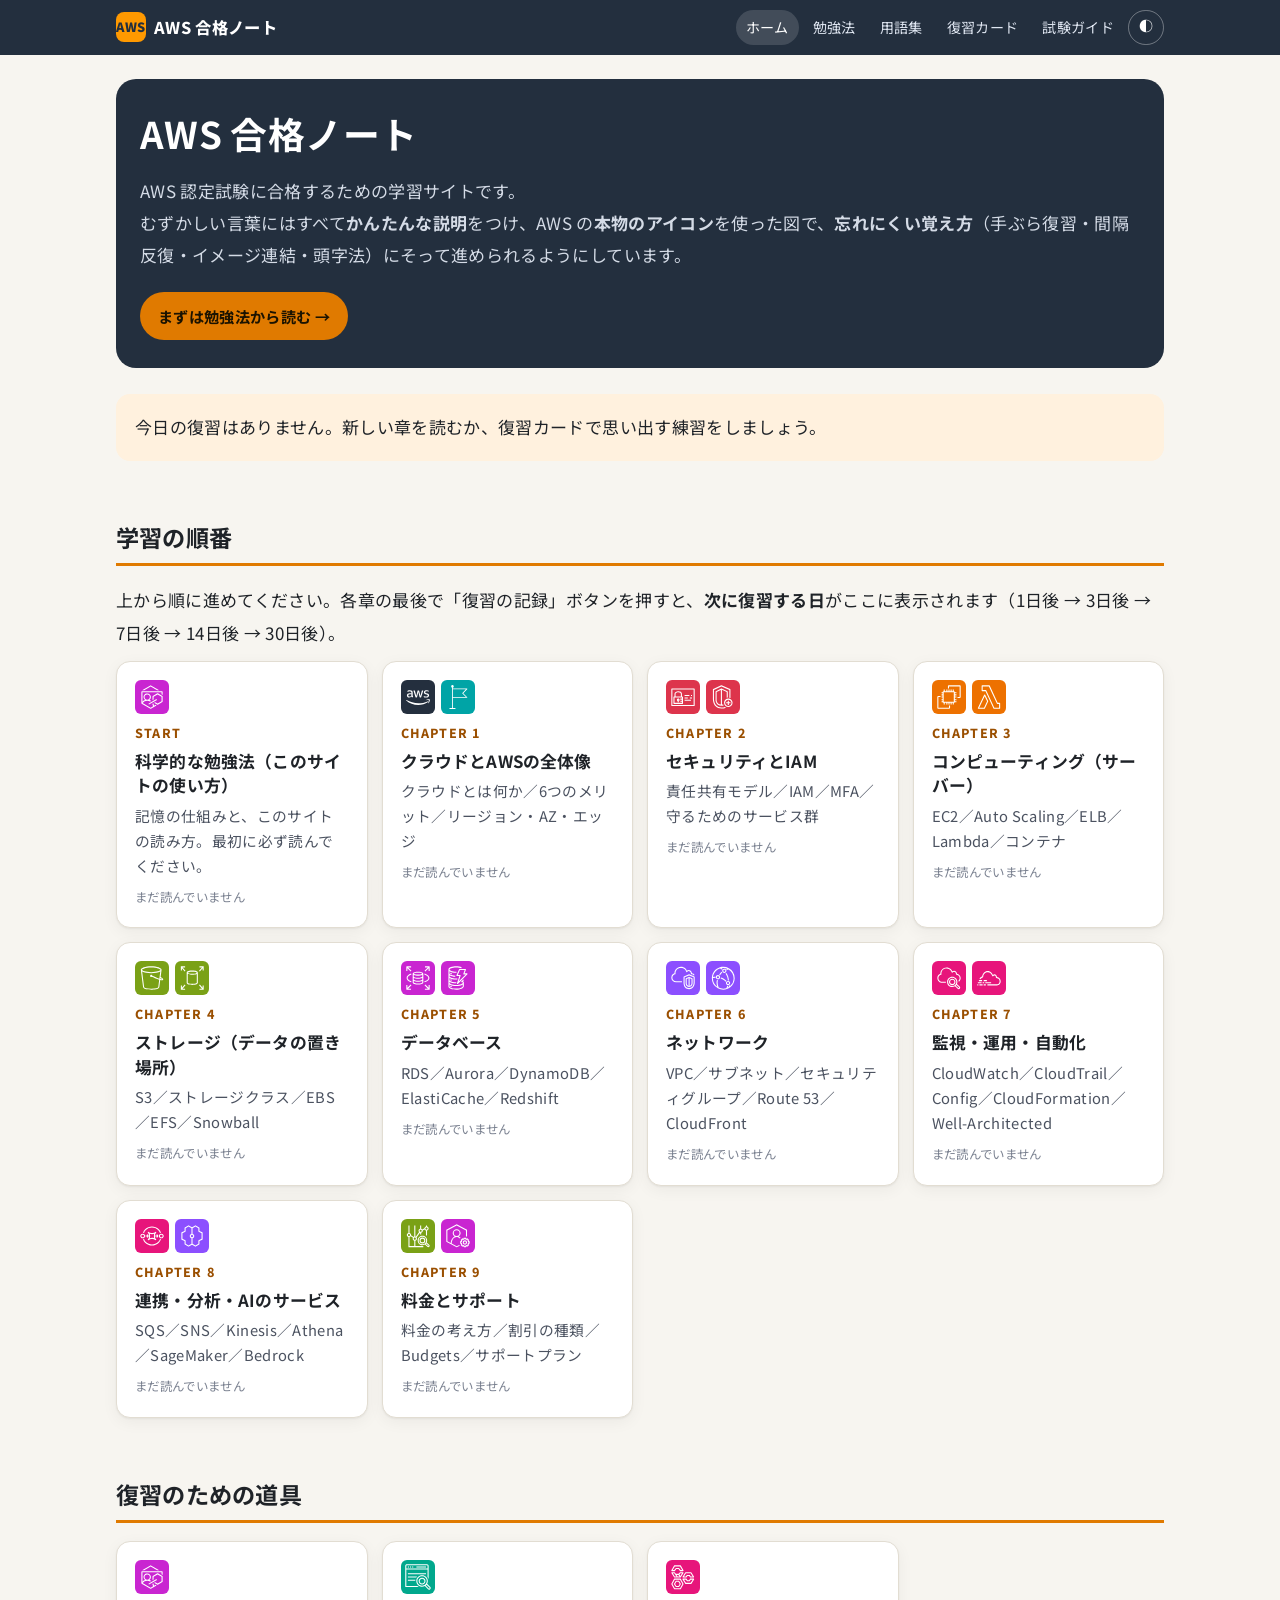
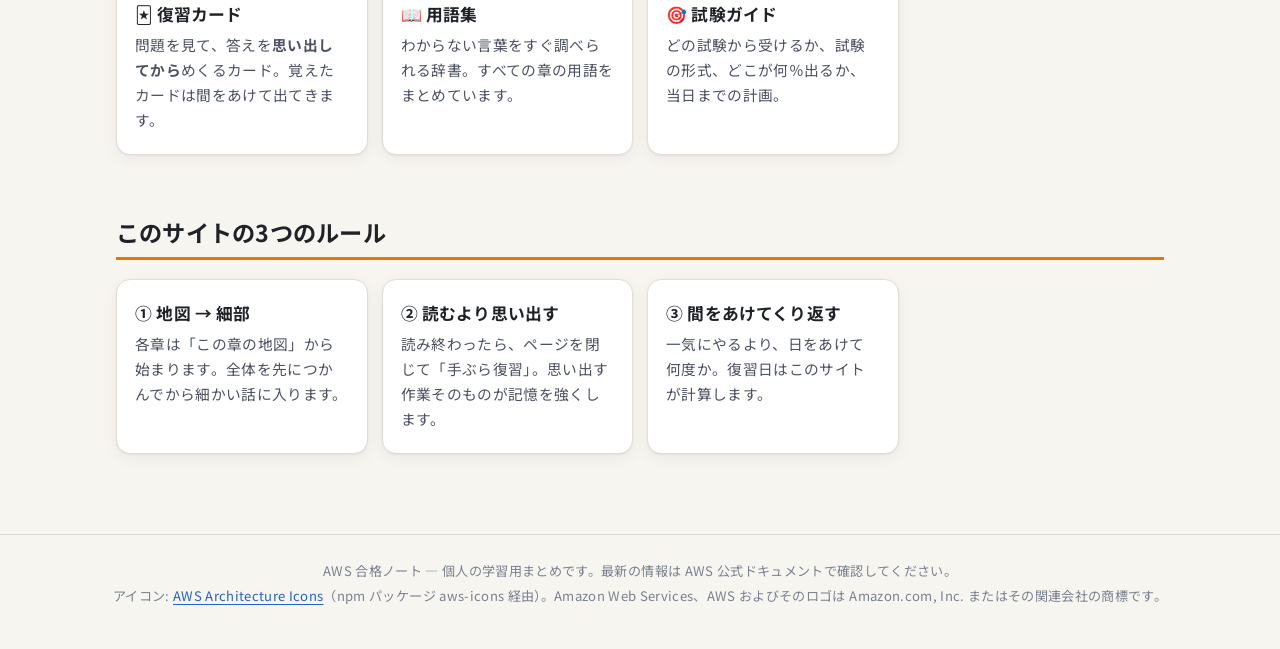
==== docs/index.html @ b4c92580 "学習サイトの土台を追加：トップ・勉強法・第1章・用語集・復習カード・試験ガイド AWS公式アイコン、間隔反復の記録、手ぶら復習カードを含む GitHub Pages 用の docs/ を作成。  Co" ====
<!doctype html>
<html lang="ja">
<head>
<meta charset="utf-8">
<meta name="viewport" content="width=device-width, initial-scale=1">
<title>AWS 合格ノート</title>
<meta name="description" content="AWS 認定（クラウドプラクティショナー／ソリューションアーキテクト アソシエイト）合格のための、図と科学的な勉強法でまとめた学習ノート。">
<link rel="preconnect" href="https://fonts.googleapis.com">
<link href="https://fonts.googleapis.com/css2?family=Noto+Sans+JP:wght@400;700;800&display=swap" rel="stylesheet">
<link rel="stylesheet" href="assets/style.css">
</head>
<body data-root="./" data-page="home">
<main class="wrap wide">

<section class="hero">
  <h1>AWS 合格ノート</h1>
  <p>AWS 認定試験に合格するための学習サイトです。<br>
  むずかしい言葉にはすべて<b>かんたんな説明</b>をつけ、AWS の<b>本物のアイコン</b>を使った図で、<b>忘れにくい覚え方</b>（手ぶら復習・間隔反復・イメージ連結・頭字法）にそって進められるようにしています。</p>
  <a class="btn" href="chapters/study-method.html">まずは勉強法から読む →</a>
</section>

<div class="box hook" id="due-today">読み込み中…</div>

<h2>学習の順番</h2>
<p>上から順に進めてください。各章の最後で「復習の記録」ボタンを押すと、<b>次に復習する日</b>がここに表示されます（1日後 → 3日後 → 7日後 → 14日後 → 30日後）。</p>
<div class="grid" id="chapter-list"></div>

<h2>復習のための道具</h2>
<div class="grid">
  <a class="card" href="cards.html">
    <div class="icons"><img src="assets/aws-icons/architecture-service/AWSTrainingCertification.svg" alt=""></div>
    <h3>🃏 復習カード</h3>
    <p>問題を見て、答えを<b>思い出してから</b>めくるカード。覚えたカードは間をあけて出てきます。</p>
  </a>
  <a class="card" href="glossary.html">
    <div class="icons"><img src="assets/aws-icons/architecture-service/AmazonKendra.svg" alt=""></div>
    <h3>📖 用語集</h3>
    <p>わからない言葉をすぐ調べられる辞書。すべての章の用語をまとめています。</p>
  </a>
  <a class="card" href="exam-guide.html">
    <div class="icons"><img src="assets/aws-icons/architecture-service/AWSWellArchitectedTool.svg" alt=""></div>
    <h3>🎯 試験ガイド</h3>
    <p>どの試験から受けるか、試験の形式、どこが何％出るか、当日までの計画。</p>
  </a>
</div>

<h2>このサイトの3つのルール</h2>
<div class="grid">
  <div class="card"><h3>① 地図 → 細部</h3><p>各章は「この章の地図」から始まります。全体を先につかんでから細かい話に入ります。</p></div>
  <div class="card"><h3>② 読むより思い出す</h3><p>読み終わったら、ページを閉じて「手ぶら復習」。思い出す作業そのものが記憶を強くします。</p></div>
  <div class="card"><h3>③ 間をあけてくり返す</h3><p>一気にやるより、日をあけて何度か。復習日はこのサイトが計算します。</p></div>
</div>

</main>
<script src="assets/site.js"></script>
</body>
</html>
---- docs/assets/style.css ----
/* ==========================================================
   AWS 合格ノート — 共通スタイル
   色はすべて :root のトークンで管理（ライト / ダーク両対応）
   ========================================================== */
:root {
  --bg: #f7f5f0;
  --surface: #ffffff;
  --surface-2: #f0ede6;
  --ink: #1f2328;
  --ink-2: #4b5260;
  --ink-3: #7a8190;
  --line: #e2ddd2;
  --accent: #e07a00;          /* AWS っぽいオレンジ */
  --accent-ink: #9a4f00;
  --accent-soft: #fff1de;
  --navy: #232f3e;            /* AWS のネイビー */
  --blue: #2463c6;
  --blue-soft: #e6efff;
  --green: #2e8540;
  --green-soft: #e5f4e8;
  --red: #c4362c;
  --red-soft: #fde8e6;
  --purple: #7a3fe0;
  --purple-soft: #f1e9ff;
  --yellow-soft: #fff8d6;
  --shadow: 0 1px 2px rgba(0,0,0,.05), 0 4px 16px rgba(0,0,0,.05);
  --radius: 14px;
  --icon-chip: #ffffff;
  /* AWS 図のグループ枠の色（公式ガイドに準拠） */
  --g-cloud: #232f3e;
  --g-region: #00a4a6;
  --g-az: #00a4a6;
  --g-vpc: #8c4fff;
  --g-public: #7aa116;
  --g-private: #00a4a6;
  --g-generic: #7d8998;
  --g-onprem: #7d8998;
  --g-sg: #dd344c;
  --font: "Noto Sans JP", "Hiragino Kaku Gothic ProN", "Hiragino Sans", Meiryo, system-ui, sans-serif;
}
@media (prefers-color-scheme: dark) {
  :root:not([data-theme="light"]) {
    --bg: #14171c; --surface: #1c2027; --surface-2: #232832; --ink: #e8eaee; --ink-2: #b9bfca; --ink-3: #8a91a0;
    --line: #2f3542; --accent: #ff9e2c; --accent-ink: #ffb860; --accent-soft: #3a2a14; --navy: #c9d3e3;
    --blue: #7aa7ff; --blue-soft: #1b2a45; --green: #6ccf7f; --green-soft: #1a3322; --red: #ff7b72; --red-soft: #3d1d1b;
    --purple: #b392ff; --purple-soft: #2a2140; --yellow-soft: #34301a; --shadow: 0 1px 2px rgba(0,0,0,.3), 0 4px 16px rgba(0,0,0,.25);
    --icon-chip: #f4f5f7; --g-cloud: #c9d3e3;
  }
}
:root[data-theme="dark"] {
  --bg: #14171c; --surface: #1c2027; --surface-2: #232832; --ink: #e8eaee; --ink-2: #b9bfca; --ink-3: #8a91a0;
  --line: #2f3542; --accent: #ff9e2c; --accent-ink: #ffb860; --accent-soft: #3a2a14; --navy: #c9d3e3;
  --blue: #7aa7ff; --blue-soft: #1b2a45; --green: #6ccf7f; --green-soft: #1a3322; --red: #ff7b72; --red-soft: #3d1d1b;
  --purple: #b392ff; --purple-soft: #2a2140; --yellow-soft: #34301a; --shadow: 0 1px 2px rgba(0,0,0,.3), 0 4px 16px rgba(0,0,0,.25);
  --icon-chip: #f4f5f7; --g-cloud: #c9d3e3;
}

* { box-sizing: border-box; }
html { -webkit-text-size-adjust: 100%; scroll-behavior: smooth; }
body {
  margin: 0; background: var(--bg); color: var(--ink);
  font-family: var(--font); font-size: 17px; line-height: 1.9; letter-spacing: .02em;
}
img { max-width: 100%; }
a { color: var(--blue); text-underline-offset: 3px; }
h1, h2, h3, h4 { line-height: 1.45; letter-spacing: .01em; }
h1 { font-size: clamp(1.6rem, 4.5vw, 2.3rem); margin: .2em 0 .4em; }
h2 { font-size: 1.45rem; margin: 2.6em 0 .8em; padding-bottom: .35em; border-bottom: 3px solid var(--accent); }
h3 { font-size: 1.18rem; margin: 2em 0 .6em; padding-left: .6em; border-left: 5px solid var(--navy); }
h4 { font-size: 1.02rem; margin: 1.6em 0 .4em; }
p { margin: .7em 0; }
code { background: var(--surface-2); padding: .1em .4em; border-radius: 6px; font-size: .92em; }
hr { border: 0; border-top: 1px solid var(--line); margin: 2.5em 0; }
strong { color: var(--ink); background: linear-gradient(transparent 62%, var(--accent-soft) 62%); }

/* ---------- ヘッダー / ナビ ---------- */
.site-header {
  position: sticky; top: 0; z-index: 50; background: var(--navy); color: #fff;
}
:root[data-theme="dark"] .site-header { background: #0d1117; }
@media (prefers-color-scheme: dark) { :root:not([data-theme="light"]) .site-header { background: #0d1117; } }
.site-header .inner {
  max-width: 1080px; margin: 0 auto; padding: 10px 16px; display: flex; align-items: center; gap: 14px; flex-wrap: wrap;
}
.brand { color: #fff; text-decoration: none; font-weight: 800; display: flex; align-items: center; gap: 8px; font-size: 1.02rem; }
.brand .logo { width: 30px; height: 30px; border-radius: 8px; background: #ff9900; color: #232f3e; display: grid; place-items: center; font-weight: 900; font-size: .8rem; }
.site-nav { display: flex; gap: 4px; flex-wrap: wrap; margin-left: auto; }
.site-nav a { color: #dfe6f1; text-decoration: none; font-size: .88rem; padding: 4px 10px; border-radius: 999px; }
.site-nav a:hover, .site-nav a[aria-current="page"] { background: rgba(255,255,255,.14); color: #fff; }
.theme-btn { background: transparent; border: 1px solid rgba(255,255,255,.35); color: #fff; border-radius: 999px; padding: 3px 10px; cursor: pointer; font-size: .85rem; }

/* ---------- レイアウト ---------- */
.wrap { max-width: 860px; margin: 0 auto; padding: 24px 16px 80px; }
.wrap.wide { max-width: 1080px; }
.breadcrumb { font-size: .85rem; color: var(--ink-3); }
.breadcrumb a { color: var(--ink-3); }
.lead { font-size: 1.08rem; color: var(--ink-2); }
.badge { display: inline-block; font-size: .75rem; font-weight: 700; padding: 2px 10px; border-radius: 999px; background: var(--accent-soft); color: var(--accent-ink); margin-right: 4px; vertical-align: middle; }
.badge.saa { background: var(--purple-soft); color: var(--purple); }
.badge.clf { background: var(--green-soft); color: var(--green); }
.muted { color: var(--ink-3); font-size: .9rem; }
.site-footer { border-top: 1px solid var(--line); padding: 24px 16px 40px; text-align: center; color: var(--ink-3); font-size: .82rem; }

/* ---------- カード / グリッド ---------- */
.grid { display: grid; gap: 14px; grid-template-columns: repeat(auto-fill, minmax(240px, 1fr)); }
.card { background: var(--surface); border: 1px solid var(--line); border-radius: var(--radius); padding: 18px; box-shadow: var(--shadow); }
a.card { color: inherit; text-decoration: none; display: block; transition: transform .15s, border-color .15s; }
a.card:hover { transform: translateY(-2px); border-color: var(--accent); }
.card h3 { margin: .2em 0 .3em; border: 0; padding: 0; font-size: 1.05rem; }
.card p { margin: .3em 0; font-size: .92rem; color: var(--ink-2); line-height: 1.7; }
.card .icons { display: flex; gap: 6px; margin-bottom: 8px; }
.card .icons img { width: 34px; height: 34px; border-radius: 6px; }
.card .num { font-size: .78rem; font-weight: 800; color: var(--accent-ink); letter-spacing: .1em; }
.card .status { font-size: .78rem; margin-top: 8px; color: var(--ink-3); }
.card .status.due { color: var(--red); font-weight: 700; }
.card .status.done { color: var(--green); font-weight: 700; }

/* ---------- 学習ボックス ---------- */
.box { border-radius: var(--radius); padding: 16px 18px; margin: 1.4em 0; border: 1px solid var(--line); background: var(--surface); }
.box > :first-child { margin-top: 0; }
.box > :last-child { margin-bottom: 0; }
.box-title { font-weight: 800; display: flex; align-items: center; gap: 8px; margin-bottom: .4em; font-size: .98rem; }
.box-title .em { font-size: 1.2rem; }
.box.map { background: var(--blue-soft); border-color: transparent; }
.box.hook { background: var(--accent-soft); border-color: transparent; }
.box.kotoba { background: var(--surface); border: 2px dashed var(--line); }
.box.exam { background: var(--purple-soft); border-color: transparent; }
.box.warn { background: var(--red-soft); border-color: transparent; }
.box.science { background: var(--green-soft); border-color: transparent; }
.box.story { background: var(--yellow-soft); border-color: transparent; }

/* ことばメモ（用語の補足リスト） */
dl.words { margin: 0; display: grid; grid-template-columns: max-content 1fr; gap: 6px 14px; }
dl.words dt { font-weight: 800; color: var(--accent-ink); }
dl.words dd { margin: 0; color: var(--ink-2); }
@media (max-width: 560px) { dl.words { grid-template-columns: 1fr; } dl.words dd { margin-bottom: 8px; } }

/* 本文中の用語：点線下線 → タップ/ホバーで意味が出る */
.term { border-bottom: 2px dotted var(--accent); cursor: help; position: relative; outline: none; }
.term::after {
  content: attr(data-tip); position: absolute; left: 50%; bottom: calc(100% + 8px); transform: translateX(-50%);
  width: max-content; max-width: min(300px, 80vw); background: var(--navy); color: #fff; font-size: .82rem; line-height: 1.6;
  padding: 8px 12px; border-radius: 10px; opacity: 0; pointer-events: none; transition: opacity .15s; z-index: 30; font-weight: 400; white-space: normal;
}
:root[data-theme="dark"] .term::after { background: #39414f; }
@media (prefers-color-scheme: dark) { :root:not([data-theme="light"]) .term::after { background: #39414f; } }
.term:hover::after, .term:focus::after, .term.open::after { opacity: 1; }
.term.tip-left::after { left: 0; transform: none; }
.term.tip-right::after { left: auto; right: 0; transform: none; }

/* 手ぶら復習（閉じたまま思い出してから開く） */
.recall { margin: 1.6em 0; }
.recall-head { font-weight: 800; display: flex; gap: 8px; align-items: center; }
.recall-head small { font-weight: 400; color: var(--ink-3); }
details.q { background: var(--surface); border: 1px solid var(--line); border-radius: 12px; margin: 8px 0; overflow: hidden; }
details.q summary { padding: 12px 16px; cursor: pointer; font-weight: 700; list-style: none; display: flex; gap: 10px; }
details.q summary::-webkit-details-marker { display: none; }
details.q summary::before { content: "Q"; flex: none; width: 24px; height: 24px; border-radius: 50%; background: var(--navy); color: var(--bg); display: grid; place-items: center; font-size: .8rem; margin-top: 3px; }
details.q[open] summary { border-bottom: 1px dashed var(--line); }
details.q .a { padding: 10px 16px 14px 50px; color: var(--ink-2); }
details.q .a::before { content: "答え："; font-weight: 800; color: var(--green); }

/* 比較表 */
.table-wrap { overflow-x: auto; margin: 1.2em 0; border-radius: 12px; border: 1px solid var(--line); }
table { border-collapse: collapse; width: 100%; background: var(--surface); font-size: .92rem; line-height: 1.6; }
th, td { padding: 10px 12px; border-bottom: 1px solid var(--line); text-align: left; vertical-align: top; }
th { background: var(--surface-2); font-weight: 800; white-space: nowrap; }
tr:last-child td { border-bottom: 0; }
td img.ico-s, th img.ico-s { width: 28px; height: 28px; vertical-align: middle; margin-right: 6px; border-radius: 5px; }

/* 章の目次（全体像） */
.toc { background: var(--surface); border: 1px solid var(--line); border-radius: var(--radius); padding: 14px 18px; }
.toc ol { margin: .3em 0; padding-left: 1.4em; }
.toc li { margin: 2px 0; }

/* サービス紹介の行（アイコン + 一言） */
.svc { display: flex; gap: 14px; align-items: flex-start; background: var(--surface); border: 1px solid var(--line); border-radius: 12px; padding: 12px 14px; margin: 10px 0; }
.svc img { width: 48px; height: 48px; flex: none; border-radius: 8px; }
.svc .name { font-weight: 800; }
.svc .yomi { font-size: .78rem; color: var(--ink-3); margin-left: 6px; }
.svc .one { color: var(--ink-2); font-size: .95rem; line-height: 1.7; }

/* ==========================================================
   図（AWS アーキテクチャ図キット）
   ========================================================== */
.diagram { background: var(--surface); border: 1px solid var(--line); border-radius: var(--radius); padding: 18px; margin: 1.6em 0; overflow-x: auto; }
.diagram .cap { font-size: .85rem; color: var(--ink-3); margin-top: 10px; text-align: center; line-height: 1.6; }
.diagram .dtitle { font-weight: 800; font-size: .95rem; margin-bottom: 10px; }

/* ノード：アイコン + ラベル */
.node { display: inline-flex; flex-direction: column; align-items: center; gap: 4px; min-width: 84px; max-width: 130px; text-align: center; font-size: .78rem; line-height: 1.35; color: var(--ink); }
.node img { width: 48px; height: 48px; border-radius: 8px; background: var(--icon-chip); padding: 2px; }
.node.sm img { width: 36px; height: 36px; }
.node.lg img { width: 64px; height: 64px; }
.node small { color: var(--ink-3); font-size: .72rem; }

/* 横並び / 縦並びの流れ */
.flow { display: flex; align-items: center; justify-content: center; gap: 8px; flex-wrap: nowrap; }
.flow.wrap-ok { flex-wrap: wrap; }
.flow.col { flex-direction: column; }
.flow.start { justify-content: flex-start; }
.flow.spread { justify-content: space-around; }
.arr { color: var(--ink-3); font-weight: 800; font-size: 1.3rem; flex: none; display: inline-flex; flex-direction: column; align-items: center; line-height: 1; }
.arr small { font-size: .66rem; font-weight: 600; margin-top: 2px; color: var(--ink-3); white-space: nowrap; }
.arr.dn { transform: none; }
.arr.ok { color: var(--green); }
.arr.ng { color: var(--red); }

/* グループ枠（AWS 図の公式ルールに近い見た目） */
.grp { position: relative; border: 2px solid var(--g-generic); border-radius: 4px; padding: 34px 12px 12px; margin: 6px; min-width: 120px; }
.grp > .glabel { position: absolute; top: 0; left: 0; display: flex; align-items: center; gap: 6px; font-size: .74rem; font-weight: 700; padding-right: 8px; line-height: 1; }
.grp > .glabel img { width: 26px; height: 26px; border-radius: 0; background: none; padding: 0; }
:root[data-theme="dark"] .grp > .glabel img { background: var(--icon-chip); }
@media (prefers-color-scheme: dark) { :root:not([data-theme="light"]) .grp > .glabel img { background: var(--icon-chip); } }
.grp > .glabel .gtxt { padding: 6px 0 0 4px; }
.grp.cloud { border-color: var(--g-cloud); }
.grp.cloud > .glabel { color: var(--g-cloud); }
.grp.region { border-color: var(--g-region); border-style: dashed; }
.grp.region > .glabel { color: var(--g-region); }
.grp.az { border-color: var(--g-az); border-style: dashed; padding-top: 28px; }
.grp.az > .glabel { color: var(--g-az); padding: 6px 8px; }
.grp.vpc { border-color: var(--g-vpc); }
.grp.vpc > .glabel { color: var(--g-vpc); }
.grp.public { border-color: var(--g-public); background: color-mix(in srgb, var(--g-public) 7%, transparent); }
.grp.public > .glabel { color: var(--g-public); }
.grp.private { border-color: var(--g-private); background: color-mix(in srgb, var(--g-private) 7%, transparent); }
.grp.private > .glabel { color: var(--g-private); }
.grp.onprem { border-color: var(--g-onprem); }
.grp.onprem > .glabel { color: var(--g-onprem); }
.grp.sg { border-color: var(--g-sg); border-style: dashed; padding-top: 26px; }
.grp.sg > .glabel { color: var(--g-sg); padding: 6px 8px; }
.grp.plain { border-style: dashed; padding-top: 28px; }
.grp.plain > .glabel { color: var(--ink-3); padding: 6px 8px; }
.grp.asg { border-color: var(--accent); border-style: dashed; }
.grp.asg > .glabel { color: var(--accent-ink); }
.grp-row { display: flex; gap: 10px; flex-wrap: nowrap; align-items: stretch; justify-content: center; }
.grp-row > .grp { flex: 1; }
.grp .flow { min-height: 60px; }

/* 吹き出し付きメモ */
.callout { display: inline-block; font-size: .75rem; background: var(--yellow-soft); border: 1px solid var(--line); border-radius: 8px; padding: 3px 8px; color: var(--ink-2); line-height: 1.5; }

/* ---------- 学習記録（間隔反復）---------- */
.study-log { background: var(--surface); border: 2px solid var(--accent); border-radius: var(--radius); padding: 18px; margin: 3em 0 1em; }
.study-log h2 { margin-top: 0; border: 0; padding: 0; font-size: 1.15rem; }
.btn { display: inline-flex; align-items: center; gap: 6px; border: 0; border-radius: 999px; padding: 10px 18px; font-size: .95rem; font-weight: 700; cursor: pointer; background: var(--accent); color: #1b1300; font-family: inherit; text-decoration: none; }
.btn:hover { filter: brightness(1.05); }
.btn.ghost { background: transparent; color: var(--ink); border: 1px solid var(--line); }
.btn.small { padding: 6px 12px; font-size: .85rem; }
.steps { display: flex; gap: 6px; flex-wrap: wrap; margin: 10px 0; padding: 0; list-style: none; }
.steps li { font-size: .8rem; padding: 4px 10px; border-radius: 999px; background: var(--surface-2); color: var(--ink-3); }
.steps li.done { background: var(--green-soft); color: var(--green); font-weight: 700; }
.steps li.next { background: var(--accent-soft); color: var(--accent-ink); font-weight: 700; outline: 2px solid var(--accent); }

/* ページ送り */
.pager { display: flex; justify-content: space-between; gap: 10px; margin-top: 2em; flex-wrap: wrap; }
.pager a { flex: 1; min-width: 200px; background: var(--surface); border: 1px solid var(--line); border-radius: 12px; padding: 12px 16px; text-decoration: none; color: var(--ink); }
.pager a small { display: block; color: var(--ink-3); }
.pager a.next { text-align: right; }

/* ヒーロー */
.hero { background: var(--navy); color: #fff; border-radius: 20px; padding: 28px 24px; margin-bottom: 26px; position: relative; overflow: hidden; }
:root[data-theme="dark"] .hero { background: #1f2a3a; color: #fff; }
@media (prefers-color-scheme: dark) { :root:not([data-theme="light"]) .hero { background: #1f2a3a; } }
.hero h1 { color: #fff; margin-top: 0; }
.hero p { color: #d4dbe6; }
.hero .btn { margin-top: 8px; }

@media (max-width: 640px) {
  body { font-size: 16px; }
  .site-header { position: static; }
  .site-nav a { padding: 2px 8px; }
  .site-nav { margin-left: 0; width: 100%; }
  .grp-row { flex-direction: column; }
  .flow.mobile-col { flex-direction: column; }
  .flow.mobile-col .arr { transform: rotate(90deg); }
}
@media print {
  .site-header, .study-log, .pager, .theme-btn { display: none; }
  details.q { break-inside: avoid; }
  details.q .a { display: block; }
}
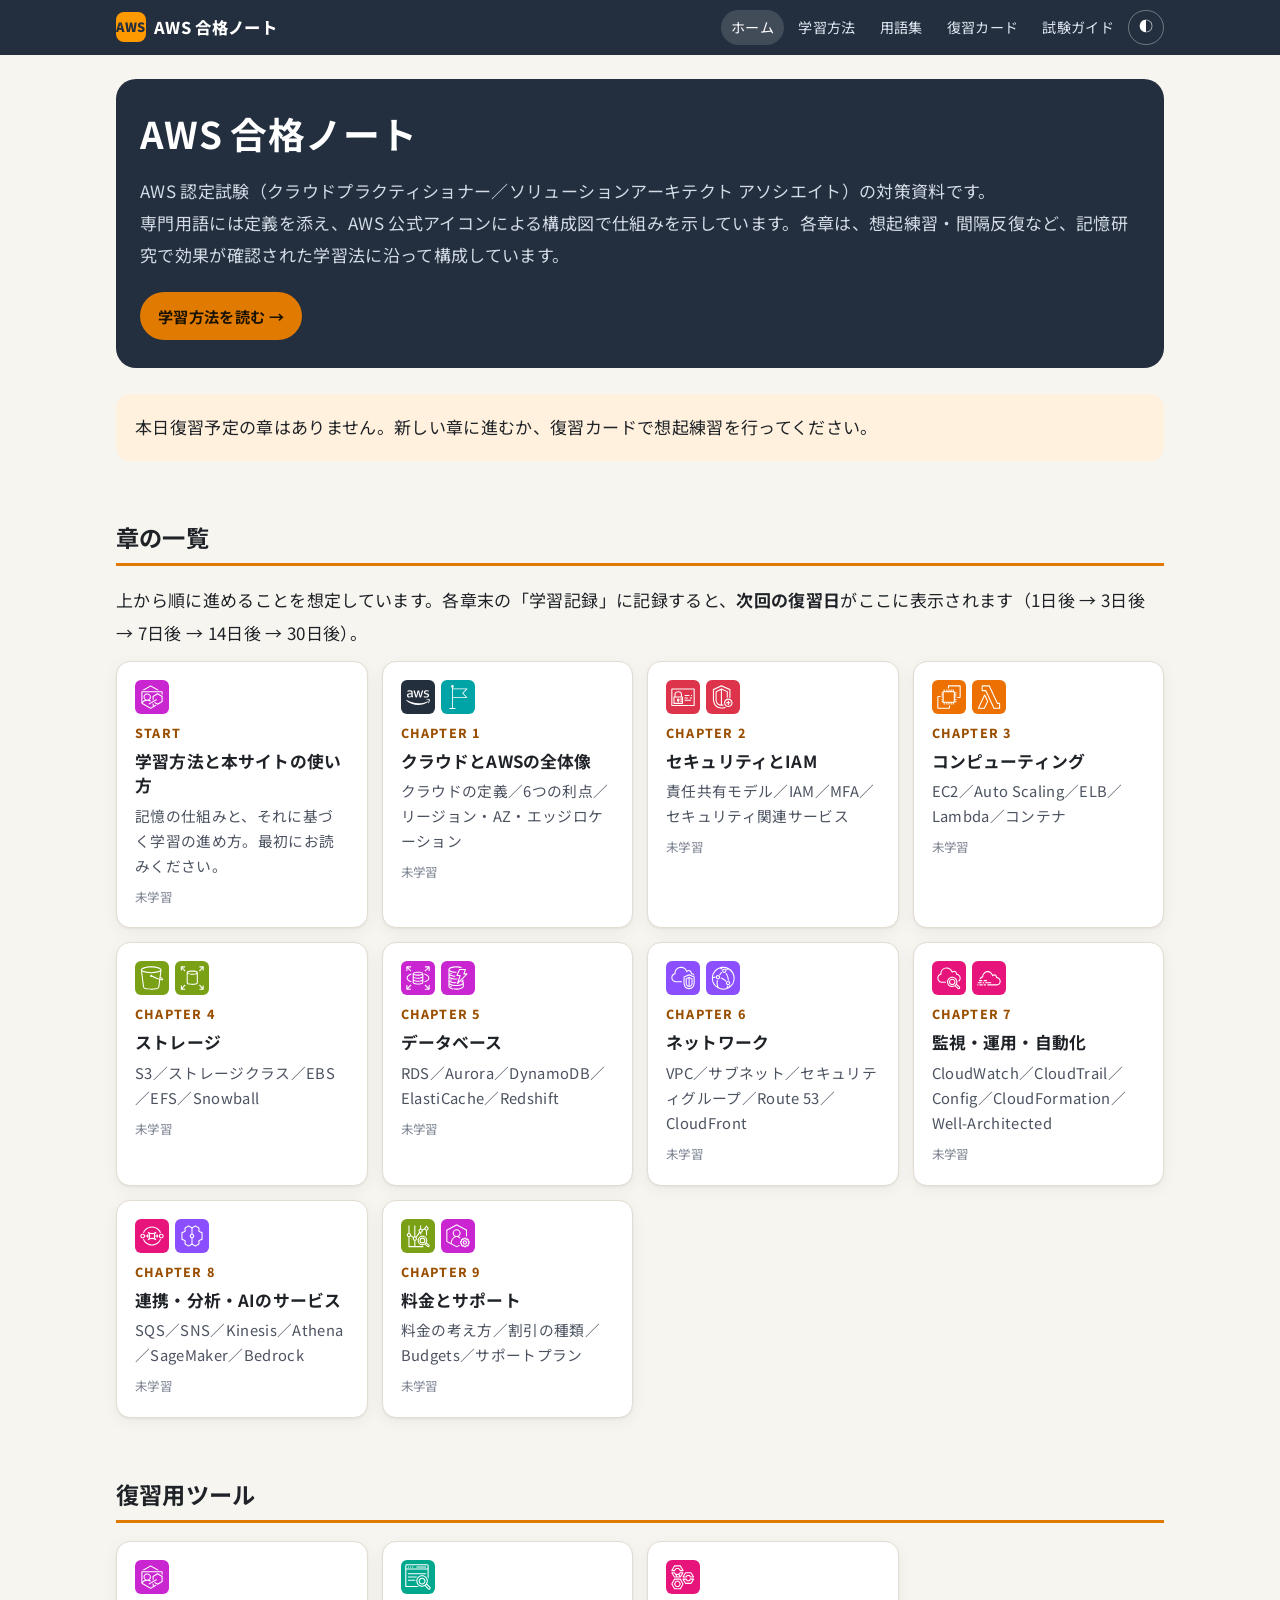
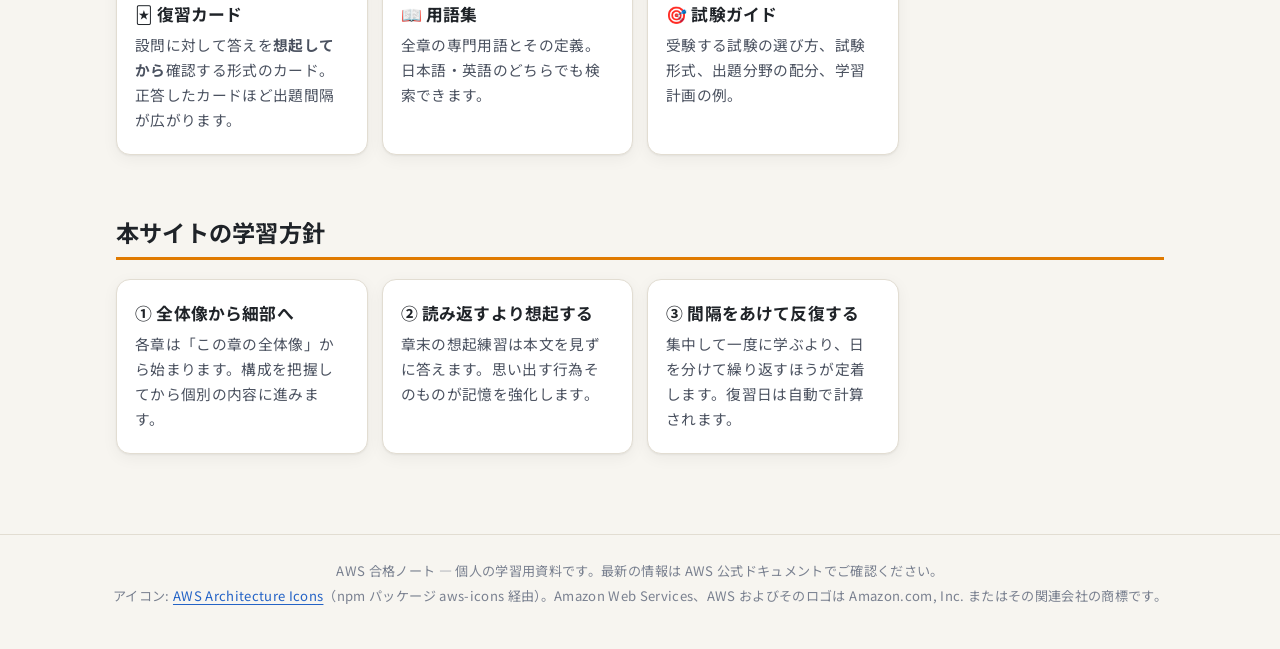
==== commit ab8c39c6: "文体を見直し：学習方法・第1章・共通ページの表現を整え、YouTube への言及を削除 Co-Authored-By: Claude Opus 5.5 <noreply@anthropic.com> " ====
--- a/docs/index.html
+++ b/docs/index.html
@@ -14,41 +14,41 @@
 
 <section class="hero">
   <h1>AWS 合格ノート</h1>
-  <p>AWS 認定試験に合格するための学習サイトです。<br>
-  むずかしい言葉にはすべて<b>かんたんな説明</b>をつけ、AWS の<b>本物のアイコン</b>を使った図で、<b>忘れにくい覚え方</b>（手ぶら復習・間隔反復・イメージ連結・頭字法）にそって進められるようにしています。</p>
-  <a class="btn" href="chapters/study-method.html">まずは勉強法から読む →</a>
+  <p>AWS 認定試験（クラウドプラクティショナー／ソリューションアーキテクト アソシエイト）の対策資料です。<br>
+  専門用語には定義を添え、AWS 公式アイコンによる構成図で仕組みを示しています。各章は、想起練習・間隔反復など、記憶研究で効果が確認された学習法に沿って構成しています。</p>
+  <a class="btn" href="chapters/study-method.html">学習方法を読む →</a>
 </section>
 
-<div class="box hook" id="due-today">読み込み中…</div>
+<div class="box hook" id="due-today">読み込み中</div>
 
-<h2>学習の順番</h2>
-<p>上から順に進めてください。各章の最後で「復習の記録」ボタンを押すと、<b>次に復習する日</b>がここに表示されます（1日後 → 3日後 → 7日後 → 14日後 → 30日後）。</p>
+<h2>章の一覧</h2>
+<p>上から順に進めることを想定しています。各章末の「学習記録」に記録すると、<b>次回の復習日</b>がここに表示されます（1日後 → 3日後 → 7日後 → 14日後 → 30日後）。</p>
 <div class="grid" id="chapter-list"></div>
 
-<h2>復習のための道具</h2>
+<h2>復習用ツール</h2>
 <div class="grid">
   <a class="card" href="cards.html">
     <div class="icons"><img src="assets/aws-icons/architecture-service/AWSTrainingCertification.svg" alt=""></div>
     <h3>🃏 復習カード</h3>
-    <p>問題を見て、答えを<b>思い出してから</b>めくるカード。覚えたカードは間をあけて出てきます。</p>
+    <p>設問に対して答えを<b>想起してから</b>確認する形式のカード。正答したカードほど出題間隔が広がります。</p>
   </a>
   <a class="card" href="glossary.html">
     <div class="icons"><img src="assets/aws-icons/architecture-service/AmazonKendra.svg" alt=""></div>
     <h3>📖 用語集</h3>
-    <p>わからない言葉をすぐ調べられる辞書。すべての章の用語をまとめています。</p>
+    <p>全章の専門用語とその定義。日本語・英語のどちらでも検索できます。</p>
   </a>
   <a class="card" href="exam-guide.html">
     <div class="icons"><img src="assets/aws-icons/architecture-service/AWSWellArchitectedTool.svg" alt=""></div>
     <h3>🎯 試験ガイド</h3>
-    <p>どの試験から受けるか、試験の形式、どこが何％出るか、当日までの計画。</p>
+    <p>受験する試験の選び方、試験形式、出題分野の配分、学習計画の例。</p>
   </a>
 </div>
 
-<h2>このサイトの3つのルール</h2>
+<h2>本サイトの学習方針</h2>
 <div class="grid">
-  <div class="card"><h3>① 地図 → 細部</h3><p>各章は「この章の地図」から始まります。全体を先につかんでから細かい話に入ります。</p></div>
-  <div class="card"><h3>② 読むより思い出す</h3><p>読み終わったら、ページを閉じて「手ぶら復習」。思い出す作業そのものが記憶を強くします。</p></div>
-  <div class="card"><h3>③ 間をあけてくり返す</h3><p>一気にやるより、日をあけて何度か。復習日はこのサイトが計算します。</p></div>
+  <div class="card"><h3>① 全体像から細部へ</h3><p>各章は「この章の全体像」から始まります。構成を把握してから個別の内容に進みます。</p></div>
+  <div class="card"><h3>② 読み返すより想起する</h3><p>章末の想起練習は本文を見ずに答えます。思い出す行為そのものが記憶を強化します。</p></div>
+  <div class="card"><h3>③ 間隔をあけて反復する</h3><p>集中して一度に学ぶより、日を分けて繰り返すほうが定着します。復習日は自動で計算されます。</p></div>
 </div>
 
 </main>
--- a/docs/assets/style.css
+++ b/docs/assets/style.css
@@ -140,11 +140,11 @@
 .term::after {
   content: attr(data-tip); position: absolute; left: 50%; bottom: calc(100% + 8px); transform: translateX(-50%);
   width: max-content; max-width: min(300px, 80vw); background: var(--navy); color: #fff; font-size: .82rem; line-height: 1.6;
-  padding: 8px 12px; border-radius: 10px; opacity: 0; pointer-events: none; transition: opacity .15s; z-index: 30; font-weight: 400; white-space: normal;
+  padding: 8px 12px; border-radius: 10px; display: none; pointer-events: none; z-index: 30; font-weight: 400; white-space: normal;
 }
 :root[data-theme="dark"] .term::after { background: #39414f; }
 @media (prefers-color-scheme: dark) { :root:not([data-theme="light"]) .term::after { background: #39414f; } }
-.term:hover::after, .term:focus::after, .term.open::after { opacity: 1; }
+.term:hover::after, .term:focus::after, .term.open::after { display: block; }
 .term.tip-left::after { left: 0; transform: none; }
 .term.tip-right::after { left: auto; right: 0; transform: none; }
 
@@ -273,7 +273,8 @@
   .site-nav { margin-left: 0; width: 100%; }
   .grp-row { flex-direction: column; }
   .flow.mobile-col { flex-direction: column; }
-  .flow.mobile-col .arr { transform: rotate(90deg); }
+  .flow.mobile-col > .arr { transform: rotate(90deg); margin: 6px 0; }
+  .flow.mobile-col > .arr small { display: block; transform: rotate(-90deg); }
 }
 @media print {
   .site-header, .study-log, .pager, .theme-btn { display: none; }
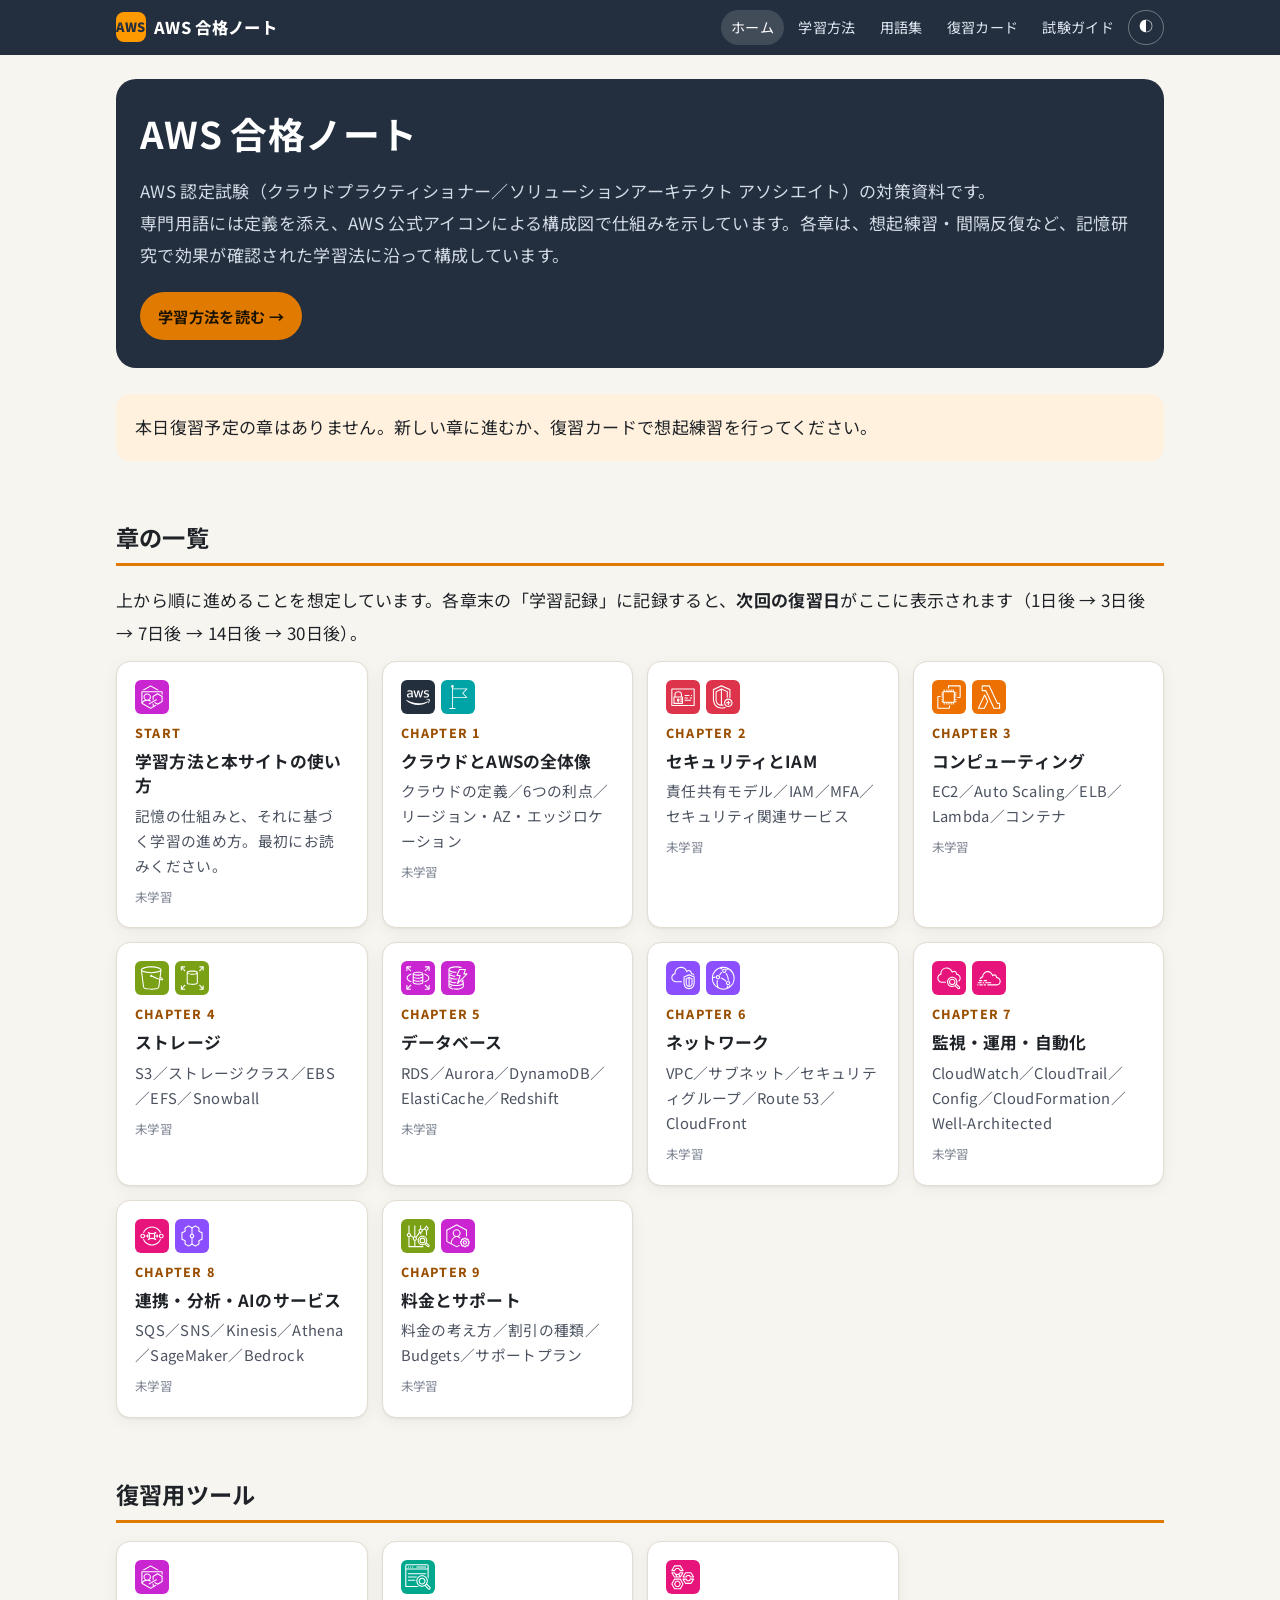
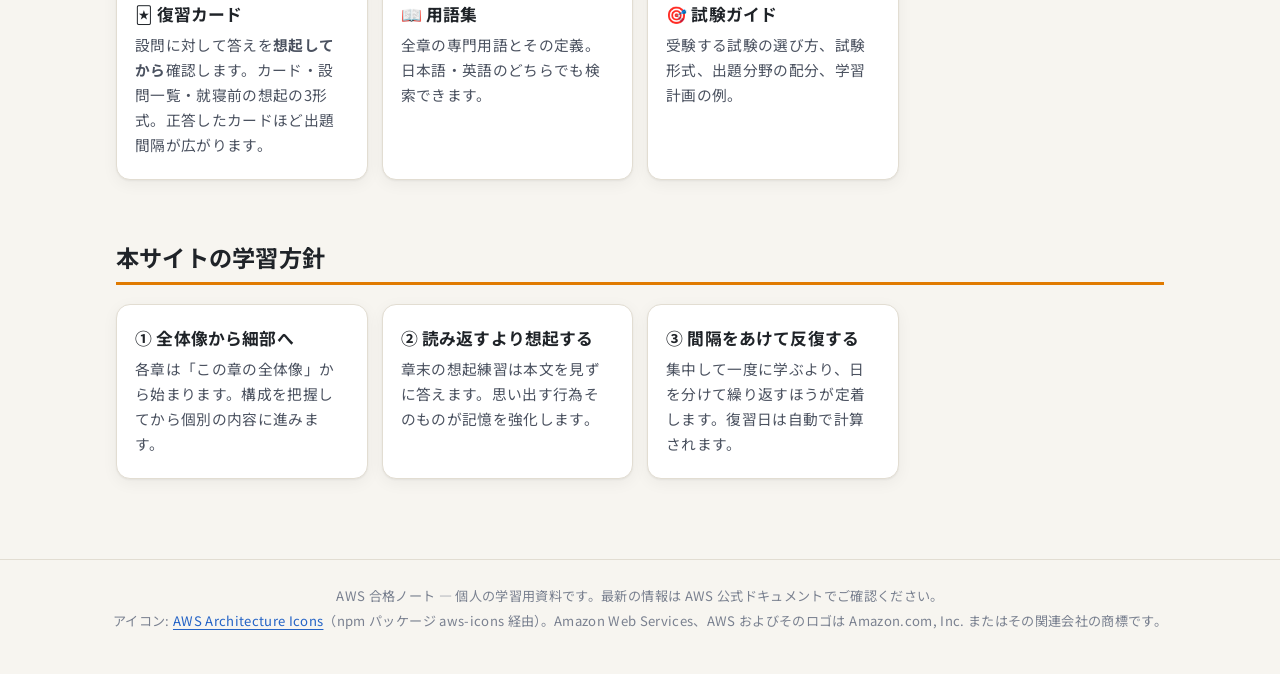
==== commit 7d7dbd82: "学習方法を拡充し、復習カードに新しい練習形式を追加 - 学習方法：学習前に決める3点、再認と想起の違い、読むときの5手順、   読んだ後の4手順、負担の小さい想起練習（10秒要約タイマー・手がかりを " ====
--- a/docs/index.html
+++ b/docs/index.html
@@ -30,7 +30,7 @@
   <a class="card" href="cards.html">
     <div class="icons"><img src="assets/aws-icons/architecture-service/AWSTrainingCertification.svg" alt=""></div>
     <h3>🃏 復習カード</h3>
-    <p>設問に対して答えを<b>想起してから</b>確認する形式のカード。正答したカードほど出題間隔が広がります。</p>
+    <p>設問に対して答えを<b>想起してから</b>確認します。カード・設問一覧・就寝前の想起の3形式。正答したカードほど出題間隔が広がります。</p>
   </a>
   <a class="card" href="glossary.html">
     <div class="icons"><img src="assets/aws-icons/architecture-service/AmazonKendra.svg" alt=""></div>
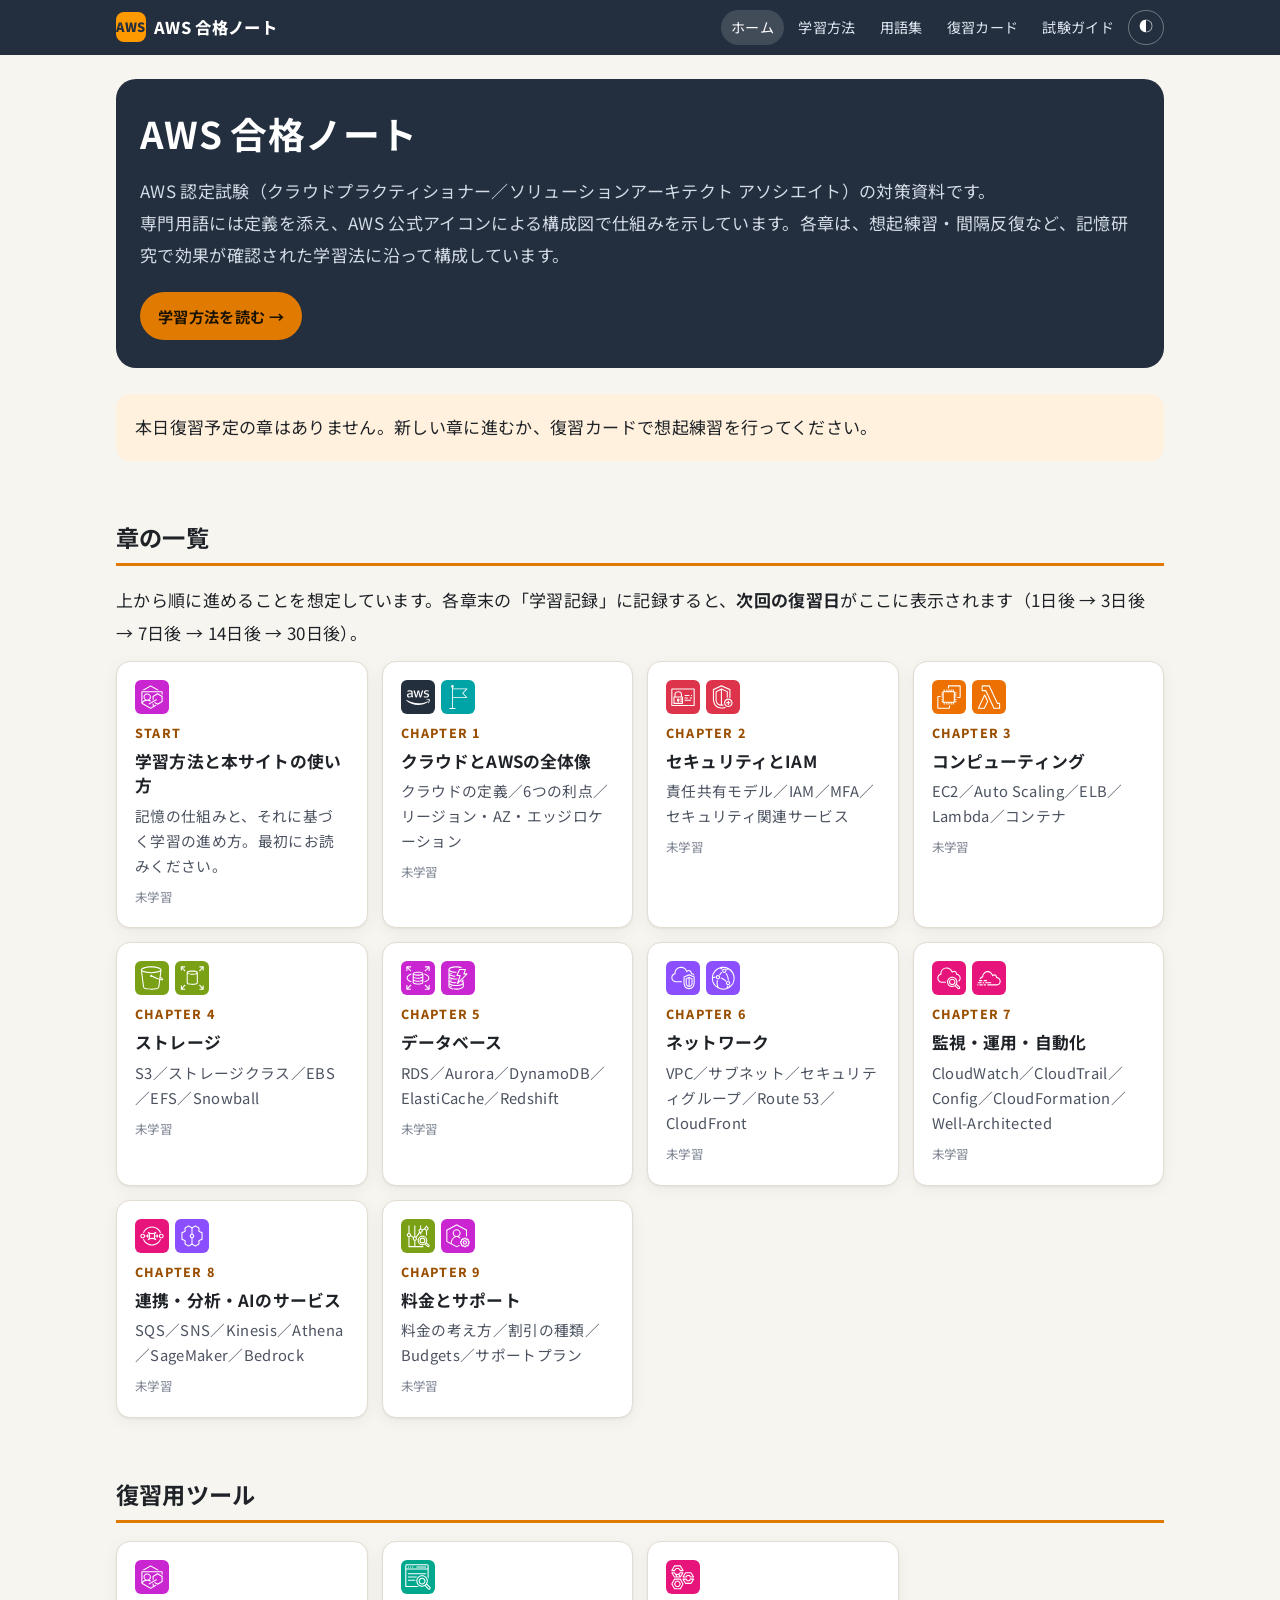
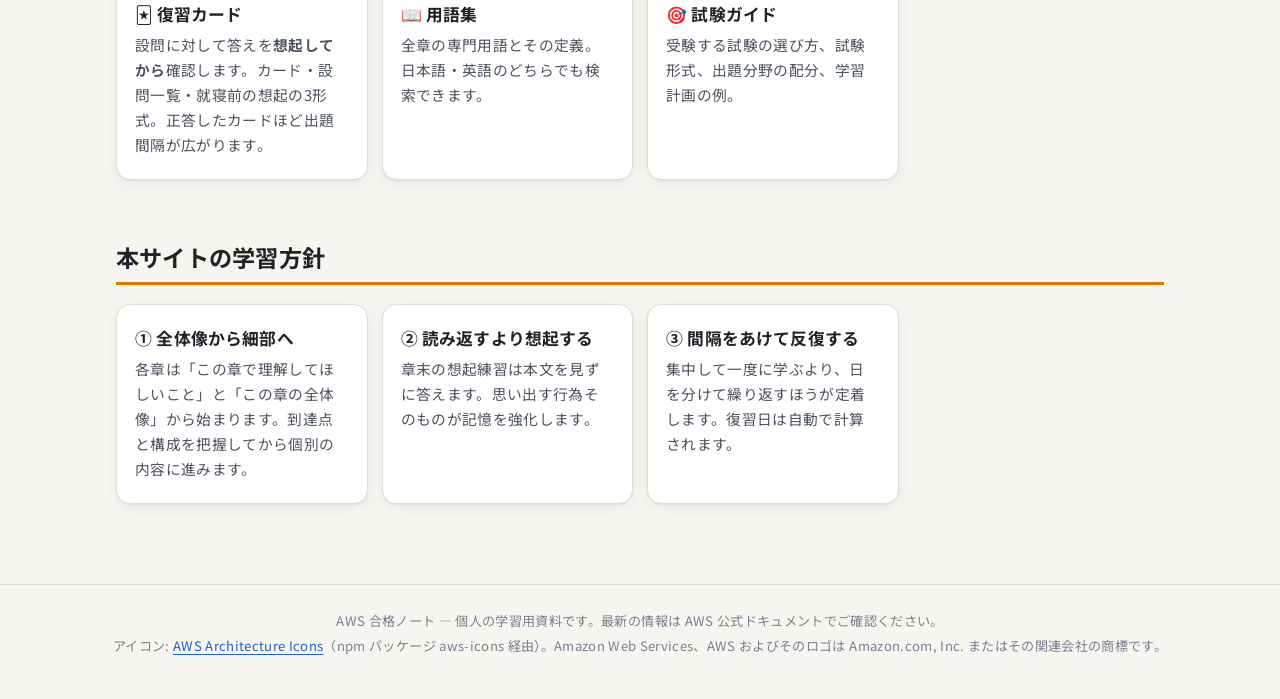
==== commit 9812145a: "docs: 各章の冒頭に「この章で理解してほしいこと」を追加 - 第1〜9章と学習方法ページの冒頭に、章の結論をサービス名つきで箇条書きにしたボックスを追加 - 章の導入文を結論の文に書き換え - 第" ====
--- a/docs/index.html
+++ b/docs/index.html
@@ -46,7 +46,7 @@
 
 <h2>本サイトの学習方針</h2>
 <div class="grid">
-  <div class="card"><h3>① 全体像から細部へ</h3><p>各章は「この章の全体像」から始まります。構成を把握してから個別の内容に進みます。</p></div>
+  <div class="card"><h3>① 全体像から細部へ</h3><p>各章は「この章で理解してほしいこと」と「この章の全体像」から始まります。到達点と構成を把握してから個別の内容に進みます。</p></div>
   <div class="card"><h3>② 読み返すより想起する</h3><p>章末の想起練習は本文を見ずに答えます。思い出す行為そのものが記憶を強化します。</p></div>
   <div class="card"><h3>③ 間隔をあけて反復する</h3><p>集中して一度に学ぶより、日を分けて繰り返すほうが定着します。復習日は自動で計算されます。</p></div>
 </div>
--- a/docs/assets/style.css
+++ b/docs/assets/style.css
@@ -122,6 +122,11 @@
 .box-title { font-weight: 800; display: flex; align-items: center; gap: 8px; margin-bottom: .4em; font-size: .98rem; }
 .box-title .em { font-size: 1.2rem; }
 .box.map { background: var(--blue-soft); border-color: transparent; }
+.box.goal { background: var(--surface); border: 2px solid var(--accent); }
+.box.goal .box-title { color: var(--accent-ink); }
+.box.goal > ul > li { margin-bottom: .8em; }
+.box ul ul, .box ul ol, .box ol ul { margin: .25em 0 0; padding-left: 1.4em; }
+.box ul ul > li, .box ul ol > li, .box ol ul > li { margin: .15em 0; }
 .box.hook { background: var(--accent-soft); border-color: transparent; }
 .box.kotoba { background: var(--surface); border: 2px dashed var(--line); }
 .box.exam { background: var(--purple-soft); border-color: transparent; }
